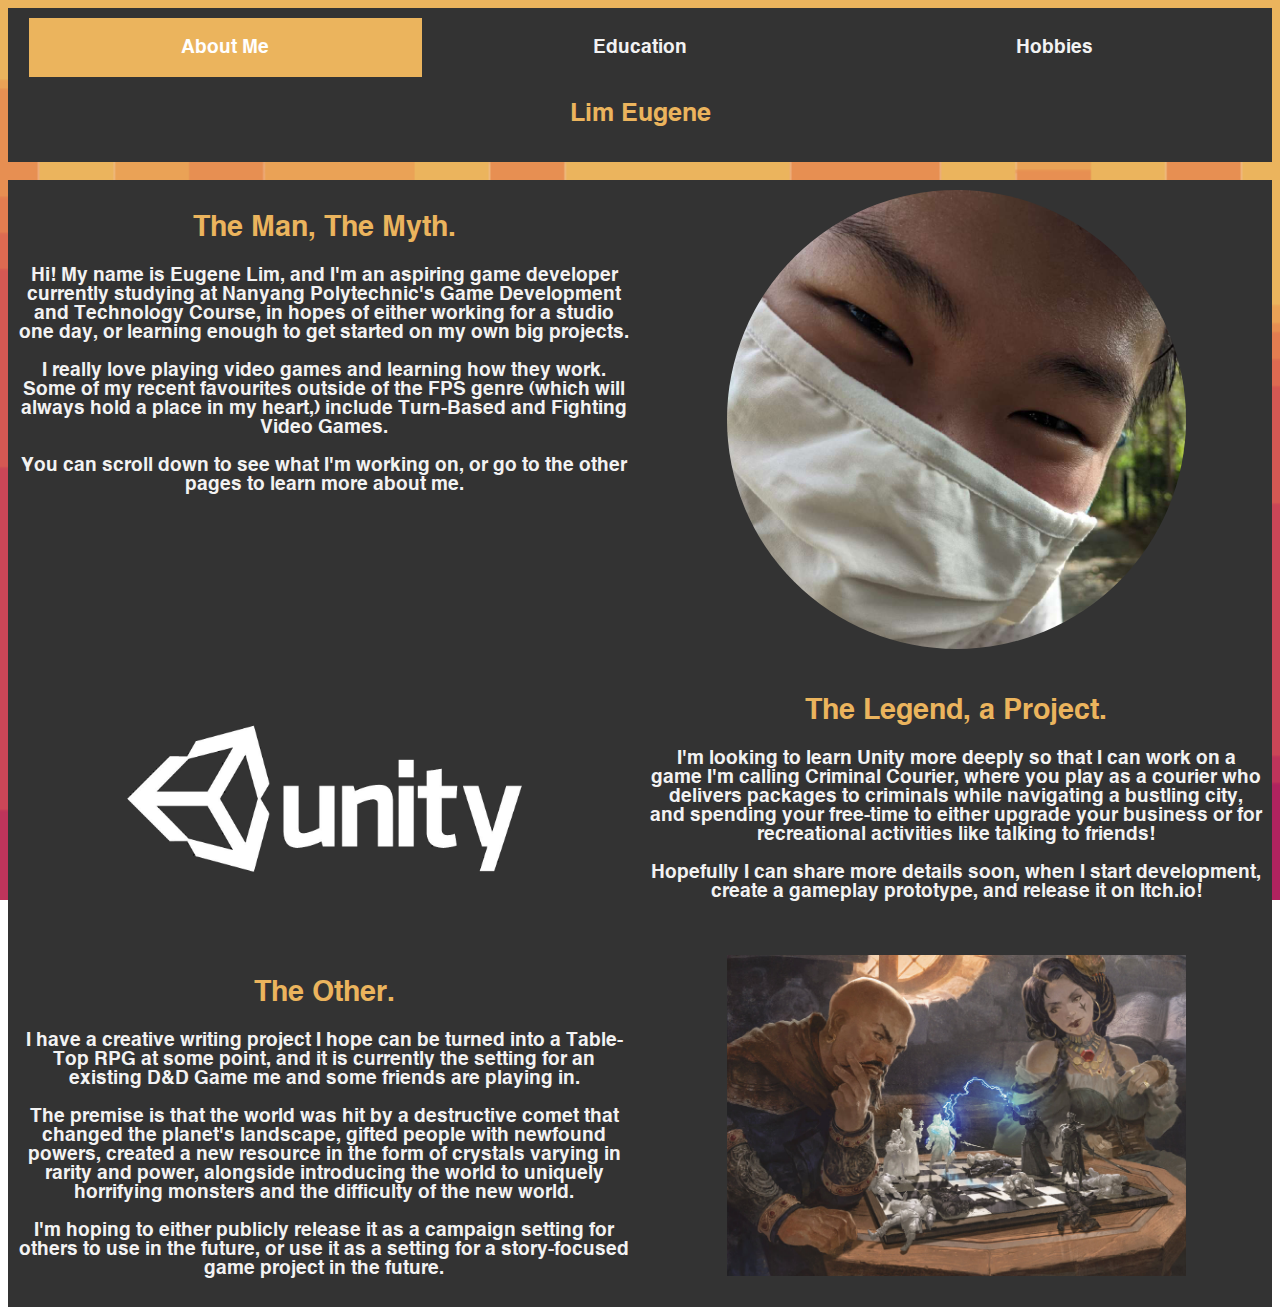
==== index.html @ f5110b39 "I HATE GRAHHH" ====
<!DOCTYPE html>
<html>
<head>
	<meta name="viewport" content="width=device-width">
	<title>index</title>
	<link rel="stylesheet" href="css/style.css">
</head>
<body>
	<div class="navBar">
		<a id="columnA" class="active" href="index.html">About Me</a>
		<a id="columnB" href="education.html">Education</a>
		<a id="columnC" href="hobbies.html">Hobbies</a>
		<p>Lim Eugene</p>
	</div>
	<br>
	
	<div class="content">
	<br>
		<div class="article">
			<h2>The Man, The Myth.</h2>
			<p>Hi! My name is Eugene Lim, and I'm an aspiring game developer currently studying at
			Nanyang Polytechnic's Game Development and Technology Course, in hopes of either working for a studio one day,
			or learning enough to get started on my own big projects.</p>
			<p>I really love playing video games and learning how they work.
			Some of my recent favourites outside of the FPS genre (which will always hold a place in my heart,)
			include Turn-Based and Fighting Video Games.</p>
			<p>You can scroll down to see what I'm working on, or go to the other pages to learn more about me.</p>
		</div>
		<div class="article">
			<img alt="Picture of me!" class="logo" src="images/me.jpg">
		</div>
	</div>
	
	<div class="content">
		<div class="article">
		<img alt="Picture of the Unity Game Engine Logo." src="images/unity.png">
		</div>
		<div class="article">
			<h2>The Legend, a Project.</h2>
			<p>I'm looking to learn Unity more deeply so that I can work on a game I'm calling Criminal Courier,
			where you play as a courier who delivers packages to criminals while navigating a bustling city,
			and spending your free-time to either upgrade your business or for recreational activities like talking to friends!</p>
			<p>Hopefully I can share more details soon, when I start development, create a gameplay prototype, and release it on Itch.io!</p>
		</div>
	</div>
	
	<div class="content">
		<div class="article">
			<h2>The Other.</h2>
			<p>I have a creative writing project I hope can be turned into a Table-Top RPG at some point, and it is currently the setting
			for an existing D&D Game me and some friends are playing in.</p>
			<p>The premise is that the world was hit by a destructive comet that
			changed the planet's landscape, gifted people with newfound powers, created a new resource in the form of
			crystals varying in rarity and power, alongside introducing the world to uniquely horrifying monsters and the difficulty of the new world.</p>
			<p>I'm hoping to either publicly release it as a campaign setting for others to use in the future, or use it as a setting for a story-focused game project in the future.</p>
		</div>
			<div class="article">
				<img alt="Picture from D&D." src="images/dnd.jpg">
			</div>
		</div>
	</div>
	
</body>
</html>
---- css/style.css ----
@font-face{
	font-family: "MainFont";
	src: url("Helvetica-Bold-Font.ttf");
}

body {
	background-image: url('../images/backgroundImage.png');
	background-size: cover;
	background-attachment: fixed;
	background-position: center;
}
	
	
.content {
	display: flex;
	font-family: "MainFont";
	color: #f2f2f2;
	background-color: #333;
}	

.article {
	text-align: center;
	display: inline-block;
	width: 50%;
	padding: 10px;
}

.article h2 {
	color: #ebb45d;
}
	
.article img {
	height: auto;
	width: 100%;
	text-align: center;
}


.navBar {
  overflow: hidden;
  float: center;
  background-color: #333;
  padding: 10px;
  font-family: "MainFont";
  display: flex;
  flex-wrap: wrap;
}

.navBar a {
  float: left;
  color: #f2f2f2;
  text-align: center;
  padding: 20px 16px;
  text-decoration: none;
  font-size: 19px;
  flex-basis: 10%;
}

.navBar a:hover {
  background-color: #ddd;
  color: black;
}

.navBar a.active {
  background-color: #ebb45d;
  color: white;
}

.navBar p {
  float: top;
  color: #ebb45d;
  text-align: center;
  text-decoration: none;
  font-size: 25px;
  flex-basis: 100%;
}

.logo {
	border-radius: 100%;
}

@media screen and (min-width:801px) {
				#columnA, #columnB, #columnC{
				flex-basis: 29%;
				margin: auto;
				}
				.article img{
					height: auto;
					width: 75%;
				}
				.article{
					font-size: 19px;
				}
			}
			
@media screen and (max-width:800px) {
				#columnA, #columnB, #columnC{
				flex-basis: 100%;
				font-size: 
				}
				.article img {
					height: auto;
					width: 100%;
				}
				.article{
					font-size: 19px;
				}
			}
			
@media screen and (max-width:540px) {
				#columnA, #columnB, #columnC {
					flex-basis: 100%;
				}
				.article img {
					height: auto;
					width: 100%;
				}
				.article{
					font-size: 17px;
				}
			}
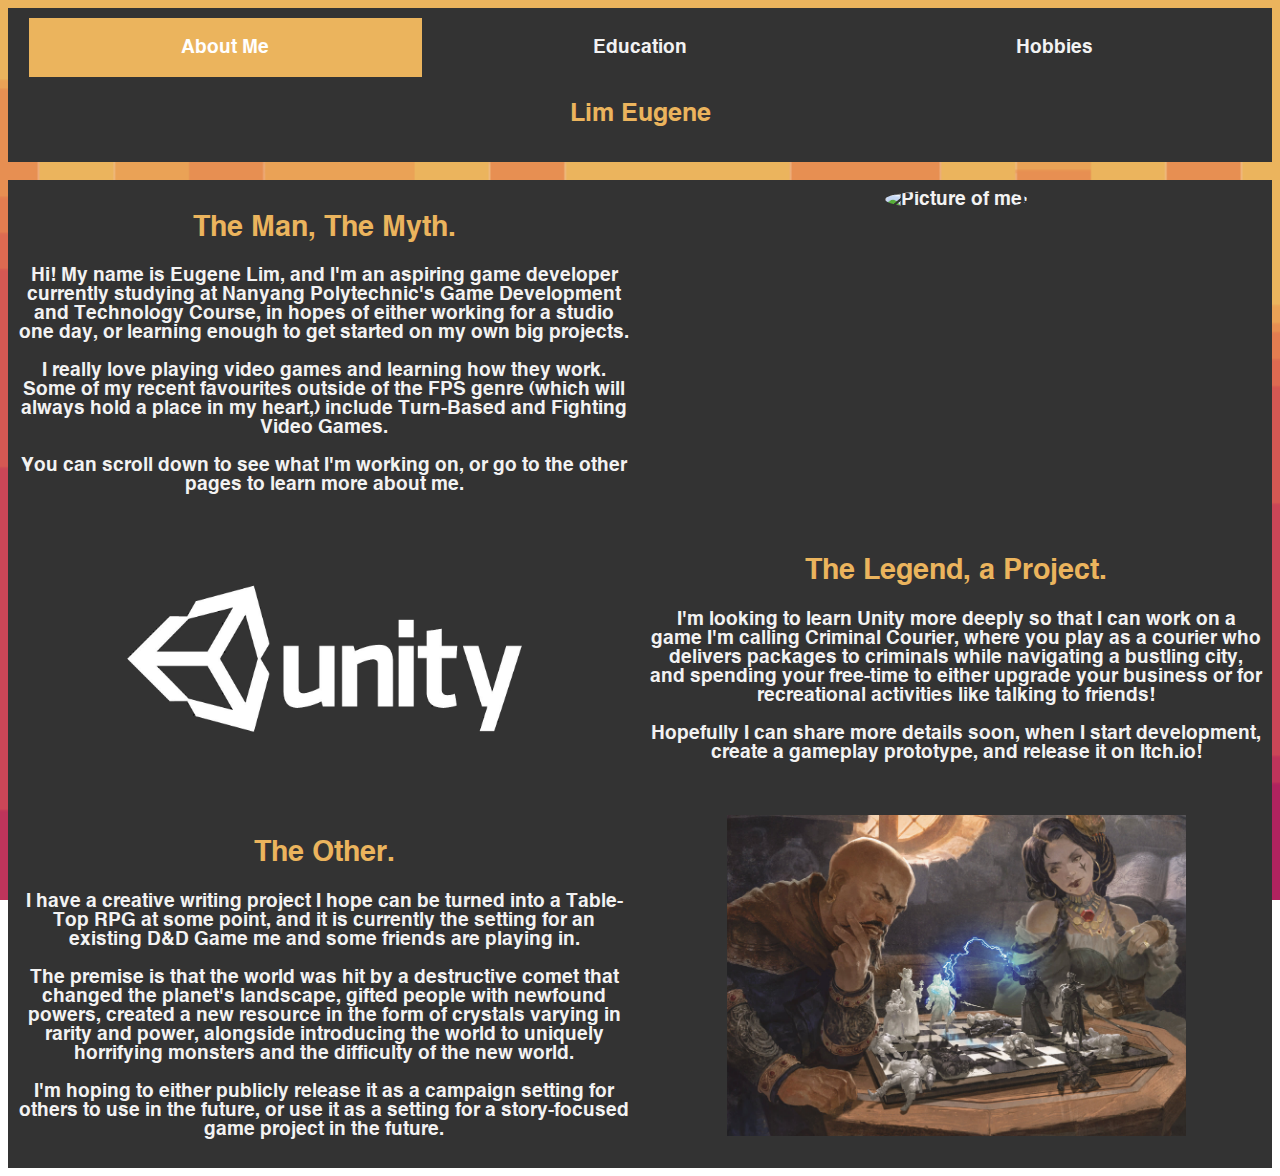
==== commit 196231ac: "Added QR Code bruh" ====
--- a/index.html
+++ b/index.html
@@ -27,7 +27,7 @@
 			<p>You can scroll down to see what I'm working on, or go to the other pages to learn more about me.</p>
 		</div>
 		<div class="article">
-			<img alt="Picture of me!" class="logo" src="images/me.jpg">
+			<img alt="Picture of me!" class="logo" src="images/frame.jpg">
 		</div>
 	</div>
 	
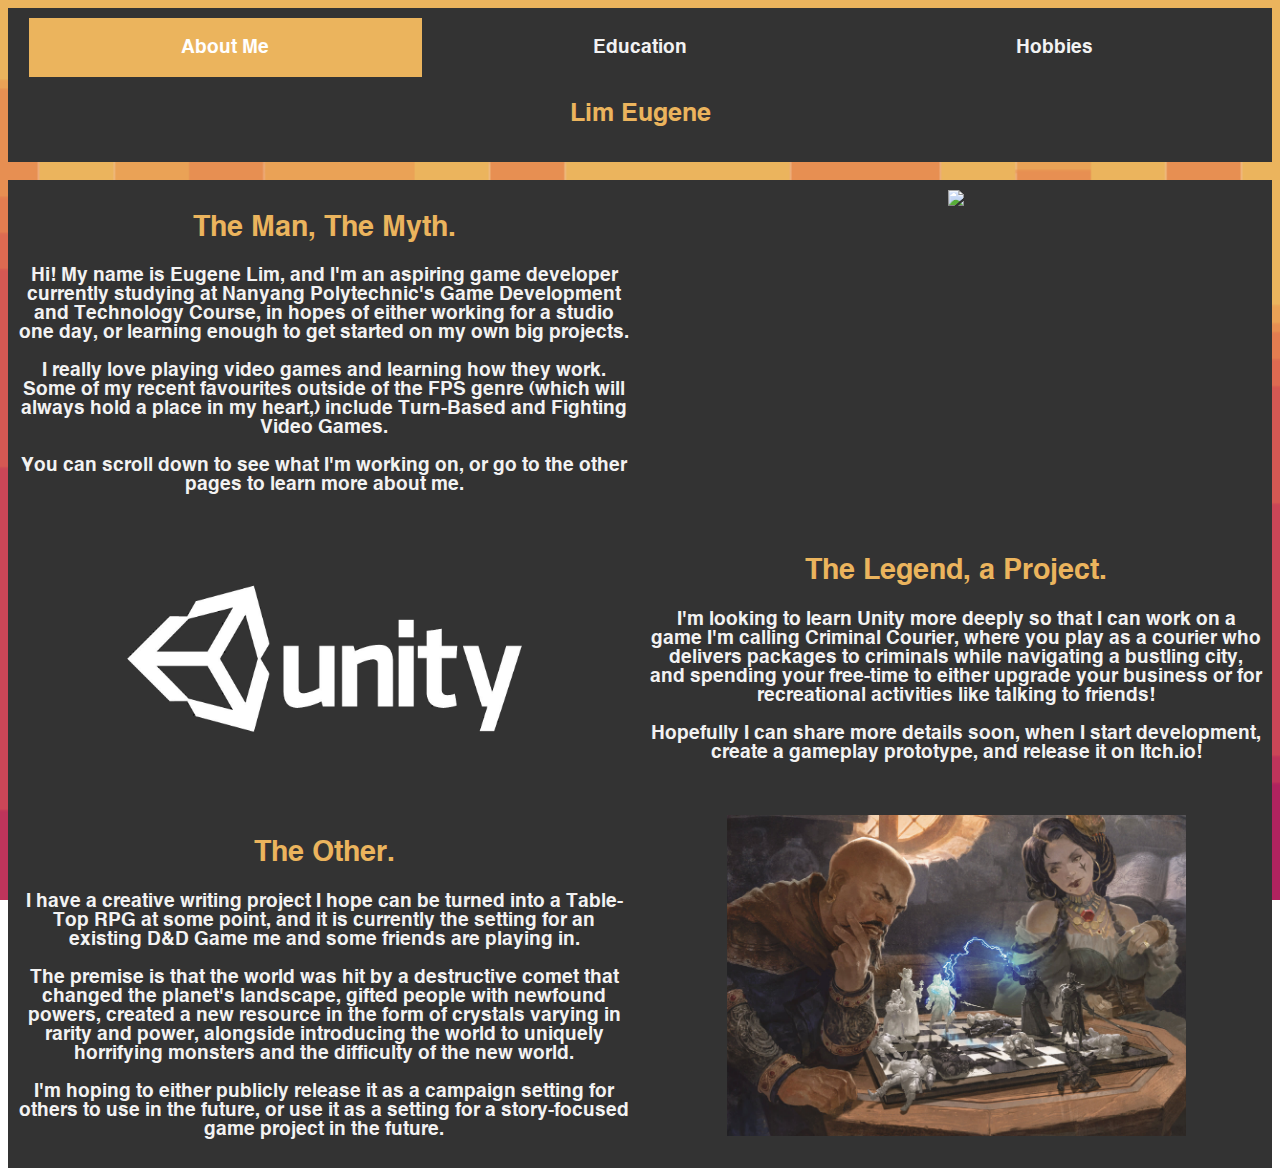
==== commit 37baaae9: "Update index.html" ====
--- a/index.html
+++ b/index.html
@@ -27,7 +27,7 @@
 			<p>You can scroll down to see what I'm working on, or go to the other pages to learn more about me.</p>
 		</div>
 		<div class="article">
-			<img alt="Picture of me!" class="logo" src="images/frame.jpg">
+			<img src="images/frame.jpg">
 		</div>
 	</div>
 	
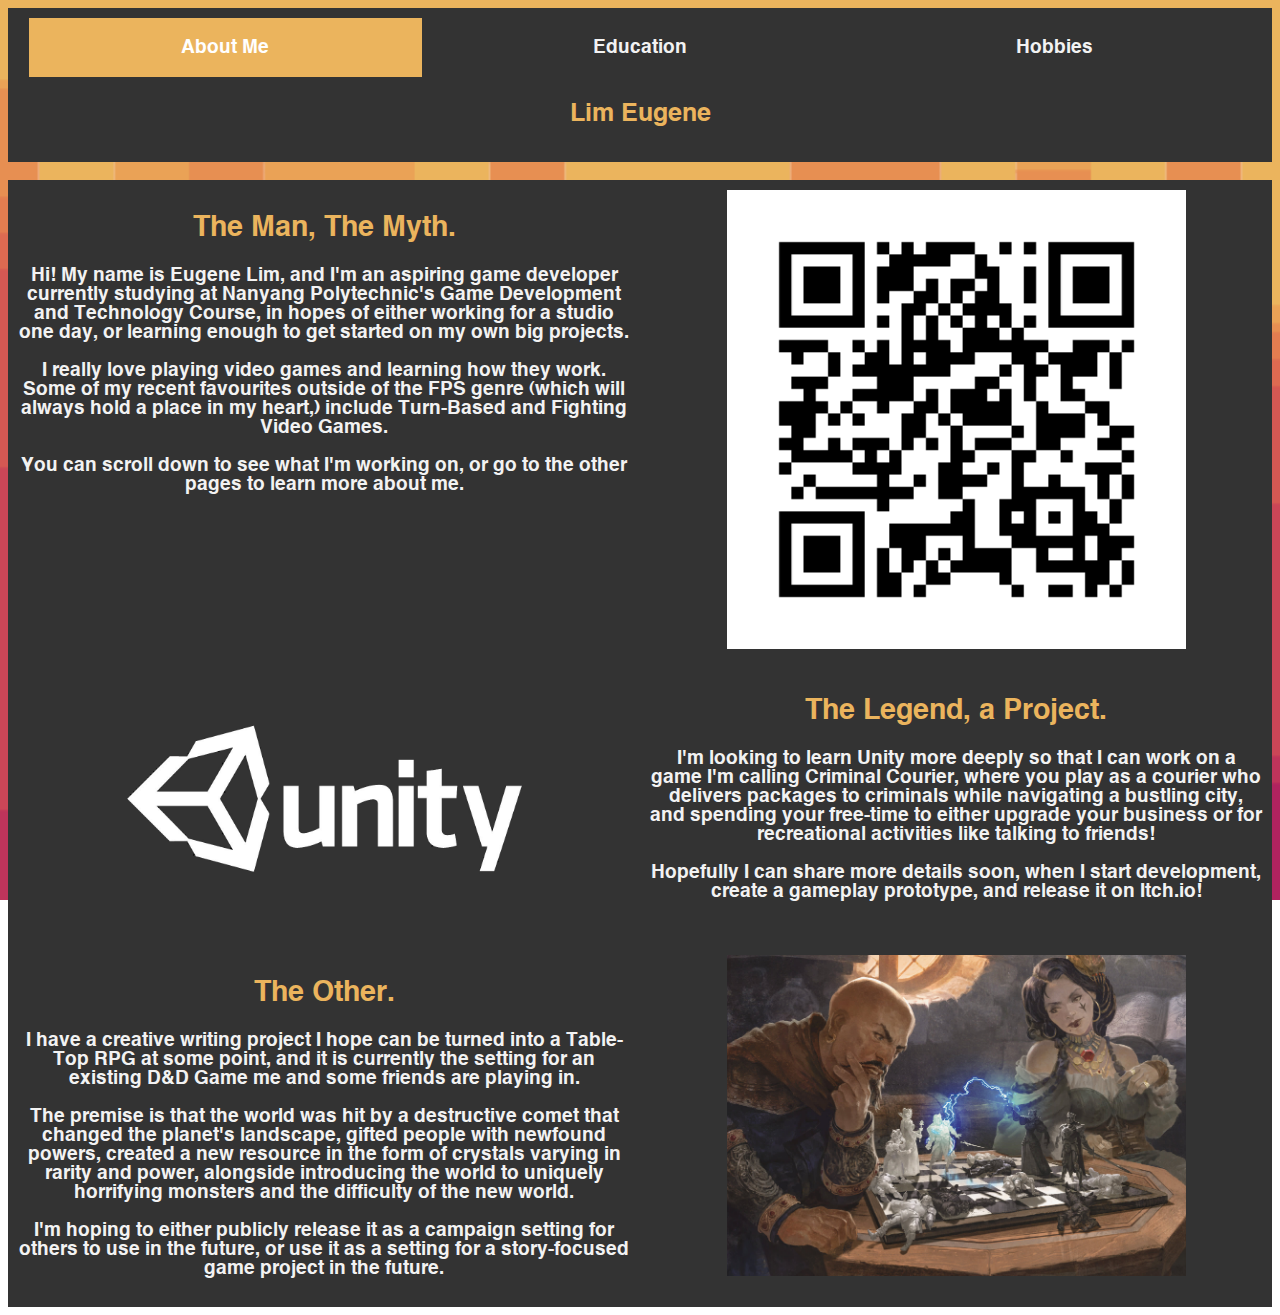
==== commit 0cc503a3: "Update index.html" ====
--- a/index.html
+++ b/index.html
@@ -27,7 +27,7 @@
 			<p>You can scroll down to see what I'm working on, or go to the other pages to learn more about me.</p>
 		</div>
 		<div class="article">
-			<img src="images/frame.jpg">
+			<img src="images/frame.png">
 		</div>
 	</div>
 	
